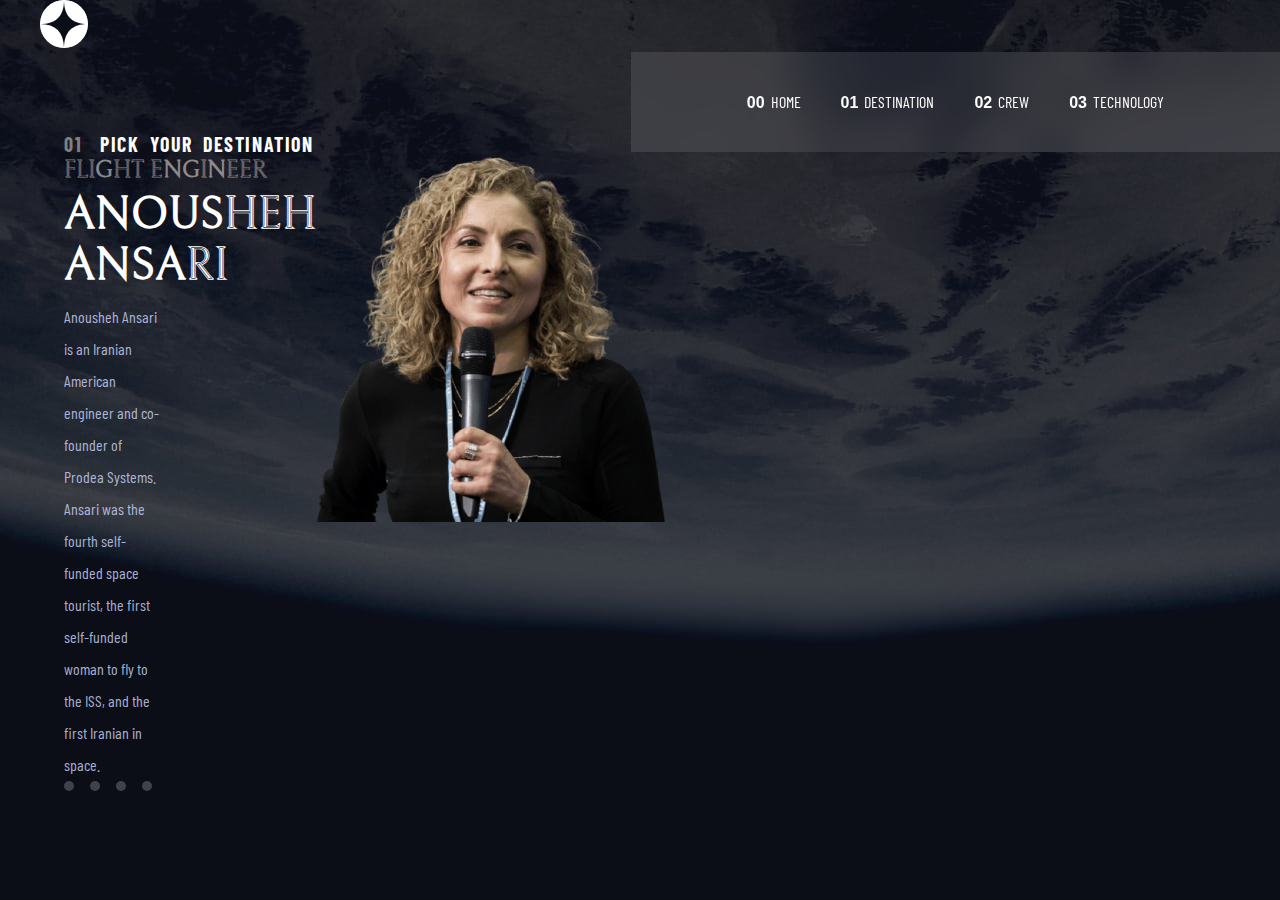
==== ansari.html @ 9f948ea0 "update" ====
<!DOCTYPE html>
<html lang="en">
<head>
    <meta charset="UTF-8">
    <meta name="viewport" content="width=device-width, initial-scale=1.0">
    <title>Frontend Mentor | Space tourism website</title>
    <link rel="shortcut icon" href="/images/favicon-32x32.png">
    <link rel="stylesheet" href="/css/crew.css">
    <script src="/js/nav.js"></script>
    <link href="https://fonts.googleapis.com/css2?family=Barlow+Condensed&display=swap" rel="stylesheet">
    <link href="https://fonts.googleapis.com/css2?family=Bellefair&display=swap" rel="stylesheet">
</head>
<body>
    <header>
        <div class="logo">
            <img src="/images/logo.svg" alt="space-logo">
        </div>
        <button aria-controls="nav" aria-expanded="false" class="mobile-nav-toggle">
        </button>
        <nav id="toggle" data-visible="false">
            <div><a href="index.html"><span aria-hidden="true">00</span> home</a></div>
            <div><a href="destination.html"><span aria-hidden="true">01</span> Destination</a></div>
            <div><a href="crew.html"><span aria-hidden="true">02</span>  Crew</a></div>
            <div><a href="technology.html"><span aria-hidden="true">03</span> Technology</a></div>
        </nav>
    </header>

    <main>
        <div class="title-crew">
            <h5><span aria-hidden="true">01</span> Pick your destination</h5>
        </div>
        <div class="your-crew">
            <div class="crew-info">
                <div class="info">
                    <h3>FLIGHT ENGINEER</h3>
                    <h1>ANOUSHEH ANSARI</h1>
                    <p>Anousheh Ansari is an Iranian American engineer and co-founder of Prodea Systems. Ansari was the fourth self-funded space tourist, the first self-funded woman to fly to the ISS, and the first Iranian in space.
                    </p>
                </div>
                <div class="crew-nav">

                        <a href="crew.html"></a>
                        <a href="mark.html"></a>
                        <a href="victor.html"></a>
                        <a href="ansari.html"></a>
                    
                </div>
            </div>

            <div class="crew">
                <img src="/images/image-anousheh-ansari.png" alt="image of Anousheh Ansari">
            </div>
        </div>
       </main>
</body>
</html>
---- css/crew.css ----
*{
    margin: 0;
    padding:0;
    box-sizing: border-box;
}

*:focus{
    outline: none;
}

*, ::before, ::after{
    transition: all ease-in-out 300ms;
}


body{
    background-image: url('/images/background-crew-desktop.jpg');
    background-attachment: fixed;
    background-size: cover;
    background-position: bottom;
    min-height: 100vh;
    font-family: 'Barlow', sans-serif;
    overflow-x: hidden;
}
nav {
    float: right;
    display: flex;
    justify-content: center;
    align-items: center;
    background-color: hsla(0, 0%, 0%, 0.8);
    cursor: pointer;
    font-family: 'Barlow Condensed', sans-serif;
    padding-block: 2.2em;
    padding-inline: 8em;

}

.logo img{
    width: 48px;
    background-color: #D0D6F9;
    border-radius: 50%;
}

.logo{
    margin-left: 2.5em;
    cursor: pointer;
}

/* --Primary navigation-- */
nav {
    float: right;
    display: flex;
    justify-content: center;
    align-items: center;
    background-color: hsla(0, 0%, 0%, 0.8);
    cursor: pointer;
    font-family: 'Barlow Condensed', sans-serif;
    padding-block: 2.5em;
    padding-inline: 6em;

}

@supports ( backdrop-filter: blur(1rem)){
    nav {
        backdrop-filter: blur(1rem);
        background-color: rgba(255, 255, 255, 0.1) ;
    }
} 


nav span{
    color: white;
    font-weight: 700;
    font-family: sans-serif;
    margin-right: 3px;
}

nav a{
    margin: 20px;
    text-decoration: none;
    color:white;
    text-transform: uppercase;
    cursor: pointer;
    padding-bottom: 39px;
    border-bottom: 0.1rem solid transparent;
}

 nav a:hover,
nav a:focus{
    border-color: hsla(0, 0%, 100%, 0.445);
}

 nav a:active{
    border-color: hsl(0, 0%, 100%);
} 
  
/* --manue icon-- */
.mobile-nav-toggle{
    display: none;
}


 main{
    display: flex;
    flex-direction: column;
    margin: 5rem 4rem 0 4rem;
} 



.title-crew{
    font-family: 'Barlow Condensed', sans-serif;
    word-spacing: 0.275rem;
    letter-spacing: 0.1rem;
    font-size: 1.5rem;
    text-transform: uppercase;
    color: #ffffff;
}

.title-crew span{
    color: gray;
    font-weight: 700;
    margin-right: 0.4em;
}

.your-crew{
    display: flex;
    justify-content: space-between;
    color: #ffffff;
    font-family: 'Barlow Condensed', sans-serif;
}

.crew-info{
    display: flex;
    justify-content: space-around;
    flex-direction: column;
    width: 80%;
}

.info h3{
    color: rgba(180, 174, 174, 0.75);
    text-transform: uppercase;
    font-family: 'Bellefair', serif;
    font-size: 1.5rem;
    margin-bottom: 2%;
}

.info h1{
    font-family: 'Bellefair', serif;
    font-size: 2.8rem;
    text-transform: uppercase;
    margin-bottom: 4%;
}

 .info p{
    color: #d0d6f9d1;
    font-family: 'Barlow Condensed', sans-serif;
    font-size: 1rem;
    line-height: 2rem; 
    width: 40%;
 } 


 .crew img{
    width: 350px;
 }

.crew-nav{
display: flex;
}

 .crew-nav a{
    width: 10px;
    aspect-ratio: 1;
    border-radius: 50%;
    background-color: rgba(247, 244, 244, 0.233);
    margin-right: 1em;
    cursor: pointer;
}


.crew-nav a:hover,
.crew-nav a:focus{
    background-color: #ffffff85;
}

.crew-nav a:active{
    background-color: #ffffff;
 }


 /* --Tablet Responsive-- */

 @media (max-width:880px){
    body{
       background-image: url('/images/background-crew-tablet.jpg');
       background-position: center;
       background-attachment: fixed;
       background-size: cover;
   }

   header {
    margin-top: 0;

}

header nav span{
    display: none;
}

nav{
    padding-block: 2.2em;
    padding-inline: 2em;
    
}
nav a{
    padding-bottom: 33px;
}

   main{
       flex-direction: column;
       font-family: 'Barlow', sans-serif;
       margin: 2rem 0 0 0;
   } 

.title-crew{
    margin-left: 2em;
}

.your-crew,
.crew-info
{
    flex-direction: column;
    justify-content:center;
    align-items: center;
    width: 100%;
}

.info{
    display: flex;
    flex-direction: column;
    justify-content:center;
    align-items: center; 
    margin: 3em 0;
}

.info h1{
font-size: 2.5rem;
}
.info p{
    width: 70%;
    text-align: center;
}
 
.crew img{
    margin-top: 3em;
}  

/* --manu icon-- */

.mobile-nav-toggle{
    display: none;
}

 }

/*  --Mobile Responsive-- */

@media (max-width:688px){
    body{
        background-image: url('/images/background-crew-mobile.jpg');
        background-position: center;
        background-attachment: fixed;
        background-size: cover;
    }
     
    
    header{
        justify-content: space-between;
        margin-top: 2rem;
    }

    .logo{
        margin-left: 1.5rem;
    }
     
header nav {
                flex-direction: column;
                justify-content: flex-start;
                align-items: flex-start;
                position: fixed;
                inset: 0 0 0 30%;
                padding: min(30vh, 10rem) 2em;
                gap: 2rem;
                transform: translateX(100%);
                transition: transform 350ms ease-out;
                
     }
    
    header nav[data-visible="true"]{
        transform: translateX(0%);
    }
    
    header nav span{
            display: inline-block;
        }
    
    
    nav a{
            padding-bottom: 0;
        }

/*     --Manu Icon-- */

    .mobile-nav-toggle{
            display: block;
            position: relative;
            top: 0;
            right: 1.5rem;
            z-index: 9999;
            background-color: #D0D6F9;
            width: 2.5rem;
            height: 0.3125rem;
            border: none;
            border-radius: 0.3125rem ;
            cursor: pointer;
     }
    
     .mobile-nav-toggle::before,
     .mobile-nav-toggle::after{
        content: "";
        position: absolute;
        z-index: 9999;
        background-color:#D0D6F9;
        width: 2.5rem;
        height: 0.3125rem;
        border: none;
        border-radius: 0.3125rem ;
         transition: all 0.3s;
        cursor: pointer;
    }
    
     .mobile-nav-toggle::before{
        transform: translate(-20px, -15px);
     }
     .mobile-nav-toggle::after{
        transform: translate(-20px, 10.5px);
     }
    
    .mobile-nav-toggle[aria-expanded="true"] {
        background-color: transparent;
    }
    .mobile-nav-toggle[aria-expanded="true"]::before {
        transform: translateX(-20px) rotate(45deg);
        position: fixed;
    }
    .mobile-nav-toggle[aria-expanded="true"]::after {
        transform: translateX(-20px) rotate(-45deg);
        position: fixed;
    }

  main{
    justify-content: center;
    align-items: center;
  }  

  .title-crew{
    margin: 0;
  }  
.your-crew,
.crew-info
{
    flex-direction: column-reverse;
    justify-content:center;
    align-items: center;
    width: 100%;
}
.crew img{
    border-bottom: 0.5px solid #ffffff8e;
    padding-inline: 3rem;
    margin-bottom: 2em;
}

.info h1{
    font-size: 1.5rem;
    }
    .info h3{
       font-size: 1rem; 
    }
    .info p{
        text-align: center;
        line-height: 1.5rem;
    }
    
}
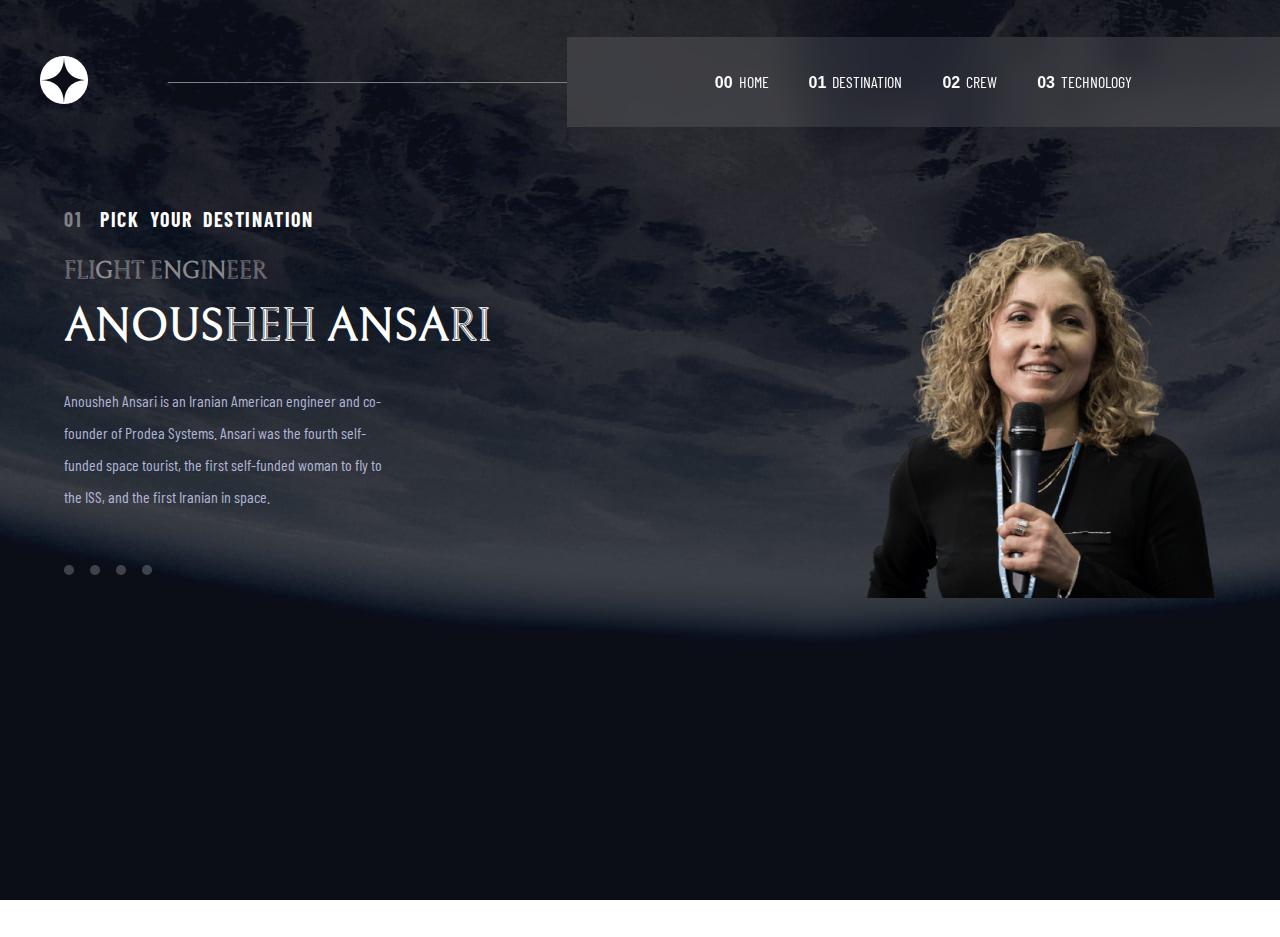
==== commit e2b36897: "1" ====
--- a/ansari.html
+++ b/ansari.html
@@ -15,6 +15,7 @@
         <div class="logo">
             <img src="/images/logo.svg" alt="space-logo">
         </div>
+        <div class="hori-line"></div>
         <button aria-controls="nav" aria-expanded="false" class="mobile-nav-toggle">
         </button>
         <nav id="toggle" data-visible="false">
--- a/css/crew.css
+++ b/css/crew.css
@@ -22,6 +22,37 @@
     font-family: 'Barlow', sans-serif;
     overflow-x: hidden;
 }
+
+header{
+    display: flex;
+    justify-content: space-between;
+    align-items: center;
+    margin-top: 37px;
+    position: sticky;
+    right: 0;
+    left: 0;
+    z-index: 1000;
+}
+
+
+.logo img{
+    width: 48px;
+    background-color: #D0D6F9;
+    border-radius: 50%;
+}
+
+.logo{
+    margin-left: 2.5em;
+    cursor: pointer;
+}
+.hori-line{
+    width: 20rem;
+    height: 1px;
+    background-color: grey;
+    margin-left: 5rem;
+    flex: 1;
+}
+/* --Primary navigation-- */
 nav {
     float: right;
     display: flex;
@@ -35,31 +66,6 @@
 
 }
 
-.logo img{
-    width: 48px;
-    background-color: #D0D6F9;
-    border-radius: 50%;
-}
-
-.logo{
-    margin-left: 2.5em;
-    cursor: pointer;
-}
-
-/* --Primary navigation-- */
-nav {
-    float: right;
-    display: flex;
-    justify-content: center;
-    align-items: center;
-    background-color: hsla(0, 0%, 0%, 0.8);
-    cursor: pointer;
-    font-family: 'Barlow Condensed', sans-serif;
-    padding-block: 2.5em;
-    padding-inline: 6em;
-
-}
-
 @supports ( backdrop-filter: blur(1rem)){
     nav {
         backdrop-filter: blur(1rem);
@@ -81,7 +87,7 @@
     color:white;
     text-transform: uppercase;
     cursor: pointer;
-    padding-bottom: 39px;
+    padding-bottom: 35px;
     border-bottom: 0.1rem solid transparent;
 }
 
@@ -204,7 +210,8 @@
 
 }
 
-header nav span{
+header nav span,
+.hori-line{
     display: none;
 }
 
